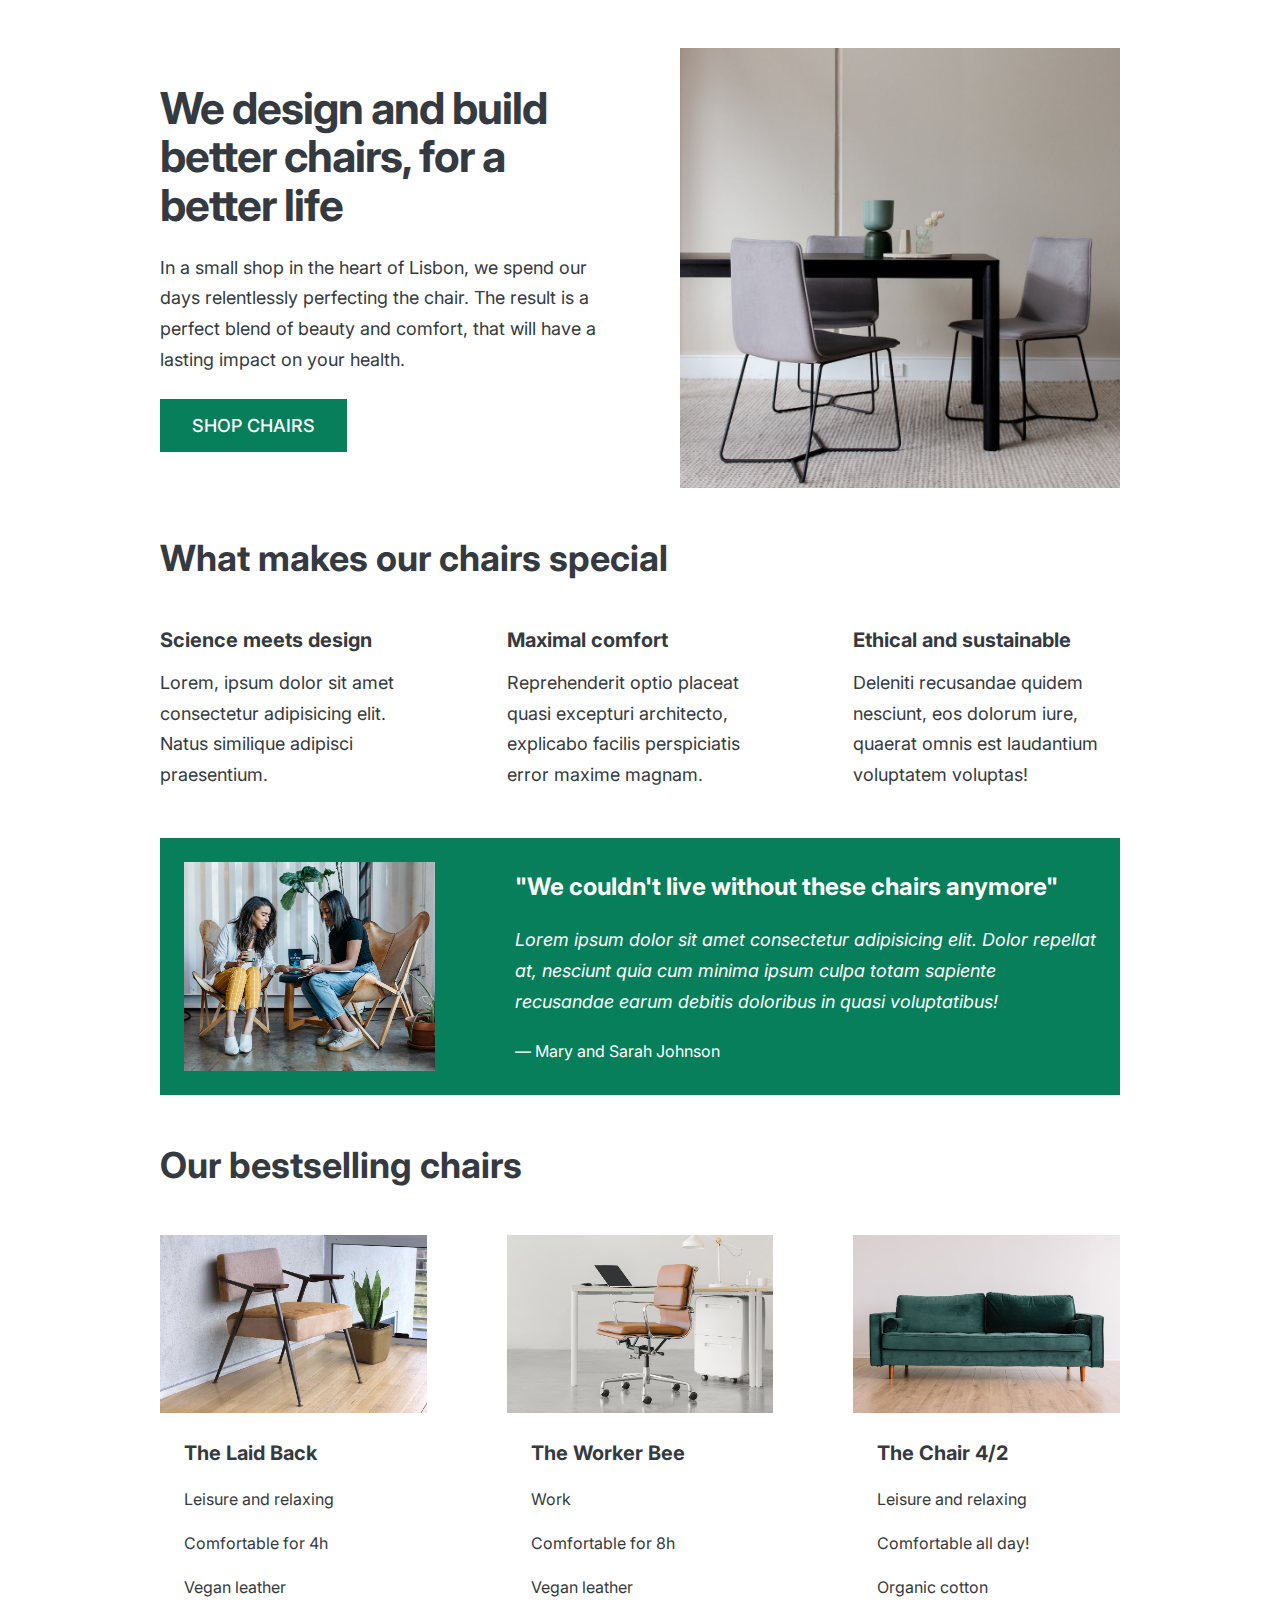
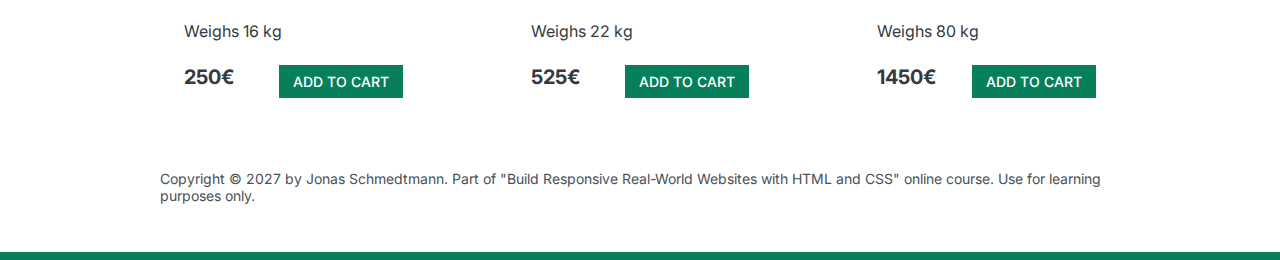
==== 05-Design/index.html @ bf30c4b7 "Design and adjust the space and text for Design" ====
<!DOCTYPE html>
<html lang="en">
  <head>
    <meta charset="UTF-8" />
    <meta http-equiv="X-UA-Compatible" content="IE=edge" />
    <meta name="viewport" content="width=device-width, initial-scale=1.0" />
    <link rel="preconnect" href="https://fonts.googleapis.com" />
    <link rel="preconnect" href="https://fonts.gstatic.com" crossorigin />
    <link
      href="https://fonts.googleapis.com/css2?family=Inter:wght@400;500;700&family=Roboto:wght@400;700&display=swap"
      rel="stylesheet"
    />
    <link rel="stylesheet" href="style.css" />
    <title>Lisbon Chair Shop</title>
  </head>
  <body>
    <div class="container">
      <header>
        <div class="header-text-box">
          <h1>We design and build better chairs, for a better life</h1>
          <p class="header-text">
            In a small shop in the heart of Lisbon, we spend our days
            relentlessly perfecting the chair. The result is a perfect blend of
            beauty and comfort, that will have a lasting impact on your health.
          </p>
          <a class="btn btn--big" href="#">Shop chairs</a>
        </div>
        <img src="hero.jpg" alt="Photo" />
      </header>

      <section>
        <h2>What makes our chairs special</h2>
        <div class="grid-3-cols">
          <div>
            <p class="features-title"><strong>Science meets design</strong></p>
            <p class="features-text">
              Lorem, ipsum dolor sit amet consectetur adipisicing elit. Natus
              similique adipisci praesentium.
            </p>
          </div>

          <div>
            <p class="features-title">
              <strong>Maximal comfort</strong>
            </p>
            <p class="features-text">
              Reprehenderit optio placeat quasi excepturi architecto, explicabo
              facilis perspiciatis error maxime magnam.
            </p>
          </div>

          <div>
            <p class="features-title">
              <strong>Ethical and sustainable</strong>
            </p>
            <p class="features-text">
              Deleniti recusandae quidem nesciunt, eos dolorum iure, quaerat
              omnis est laudantium voluptatem voluptas!
            </p>
          </div>
        </div>
      </section>

      <section class="testimonial-section">
        <div class="grid-3-cols">
          <img src="customers.jpg" alt="People sitting on chairs" />
          <div class="testimonial-box">
            <h2>"We couldn't live without these chairs anymore"</h2>
            <blockquote class="testimonial-text">
              Lorem ipsum dolor sit amet consectetur adipisicing elit. Dolor
              repellat at, nesciunt quia cum minima ipsum culpa totam sapiente
              recusandae earum debitis doloribus in quasi voluptatibus!
            </blockquote>
            <p class="testimonial-author">&mdash; Mary and Sarah Johnson</p>
          </div>
        </div>
      </section>

      <section>
        <h2>Our bestselling chairs</h2>
        <div class="grid-3-cols">
          <figure class="chair">
            <img src="chair-1.jpg" alt="Chair" />
            <div class="chair-box">
              <h3>The Laid Back</h3>
              <ul class="chair-details">
                <li>
                  <!-- Span is a generic INLINE text element, it doesn't have any meaning. It's like a div element, but inline -->
                  <span>Leisure and relaxing</span>
                </li>
                <li>
                  <span>Comfortable for 4h</span>
                </li>
                <li>
                  <span>Vegan leather</span>
                </li>
                <li>
                  <span>Weighs 16 kg</span>
                </li>
              </ul>
              <div class="chair-price">
                <strong>250€</strong>
                <a href="#" class="btn btn--small">Add to cart</a>
              </div>
            </div>
          </figure>

          <figure class="chair">
            <img src="chair-2.jpg" alt="Chair" />
            <div class="chair-box">
              <h3>The Worker Bee</h3>
              <ul class="chair-details">
                <li>
                  <span>Work</span>
                </li>
                <li>
                  <span>Comfortable for 8h</span>
                </li>
                <li>
                  <span>Vegan leather</span>
                </li>
                <li>
                  <span>Weighs 22 kg</span>
                </li>
              </ul>
              <div class="chair-price">
                <strong>525€</strong>
                <a href="#" class="btn btn--small">Add to cart</a>
              </div>
            </div>
          </figure>

          <figure class="chair">
            <img src="chair-3.jpg" alt="Chair" />
            <div class="chair-box">
              <h3>The Chair 4/2</h3>
              <ul class="chair-details">
                <li>
                  <span>Leisure and relaxing</span>
                </li>
                <li>
                  <span>Comfortable all day!</span>
                </li>
                <li>
                  <span>Organic cotton</span>
                </li>
                <li>
                  <span>Weighs 80 kg</span>
                </li>
              </ul>
              <div class="chair-price">
                <strong>1450€</strong>
                <a href="#" class="btn btn--small">Add to cart</a>
              </div>
            </div>
          </figure>
        </div>
      </section>

      <footer>
        Copyright &copy; 2027 by Jonas Schmedtmann. Part of "Build Responsive
        Real-World Websites with HTML and CSS" online course. Use for learning
        purposes only.
      </footer>
    </div>
  </body>
</html>
---- 05-Design/style.css ----
/*
SPACING SYSTEM (px)
2 / 4 / 8 / 12 / 16 / 24 / 32 / 48 / 64 / 80 / 96 / 128

FONT SIZE SYSTEM (px)
10 / 12 / 14 / 16 / 18 / 20 / 24 / 30 / 36 / 44 / 52 / 62 / 74 / 86 / 98
*/

* {
  margin: 0;
  padding: 0;
  box-sizing: border-box;
}

/* ------------------------ */
/* GENERAL STYLES */
/* ------------------------ */
body {
  font-family: "Inter", sans-serif;
  color: #343a40;
  border-bottom: 8px solid #087f5b;
}

.container {
  width: 960px;
  margin: 0 auto;
}

header,
section {
  margin-bottom: 48px;
}

h2 {
  margin-bottom: 48px;
  font-size: 36px;
  letter-spacing: -0.5;
}

.grid-3-cols {
  display: grid;
  grid-template-columns: repeat(3, 1fr);
  column-gap: 80px;
}
.btn:link,
.btn:visited {
  background-color: #087f5b;
  color: #fff;
  text-decoration: none;
  text-transform: uppercase;
  font-weight: 500;

  display: inline-block;
}
.btn:hover,
.btn:active {
  background-color: #099268;
}
.btn--big {
  font-size: 18px;
  padding: 16px 32px;
}
.btn--small {
  font-size: 14px;
  padding: 8px 14px;
}
/* ------------------------ */
/* COMPONENT STYLES */
/* ------------------------ */

/* HEADER */
header {
  display: grid;
  grid-template-columns: repeat(2, 1fr);
  column-gap: 80px;
  margin-top: 48px;
}

.header-text-box {
  align-self: center;
}

h1 {
  margin-bottom: 24px;
  font-size: 44px;
  line-height: 1.1;
  letter-spacing: -1px;
}

.header-text {
  margin-bottom: 24px;
  font-size: 18px;
  line-height: 1.7;
}

img {
  width: 100%;
}

/* FEATURES */
.features-icon {
}

.features-title {
  margin-bottom: 16px;
  font-size: 20px;
}

.features-text {
  font-size: 18px;
  line-height: 1.7;
}

/* TESTIMONIAL */
.testimonial-section {
  background-color: #087f5b;
  color: #fff;
  padding: 24px;
}

.testimonial-box {
  grid-column: 2 / -1;
  align-self: center;
}

.testimonial-box h2 {
  margin-bottom: 24px;
  font-size: 24px;
}

.testimonial-text {
  font-style: italic;
  margin-bottom: 24px;
  font-size: 18px;
  line-height: 1.7;
}

/* CHAIRS */
.chair-box {
  padding: 24px;
}

h3 {
  margin-bottom: 24px;
  font-size: 20px;
}

.chair-details {
  list-style: none;
  margin-bottom: 24px;
}

.chair-details li {
  display: flex;
  align-items: center;
  gap: 12px;
  margin-bottom: 24px;
}

.chair-details li:last-child {
  margin-bottom: 0;
}

.chair-icon {
}

.chair-price {
  display: flex;
  justify-content: space-between;
  font-size: 20px;
}

footer {
  margin-bottom: 48px;
  font-size: 14px;
  color: #495057;
}
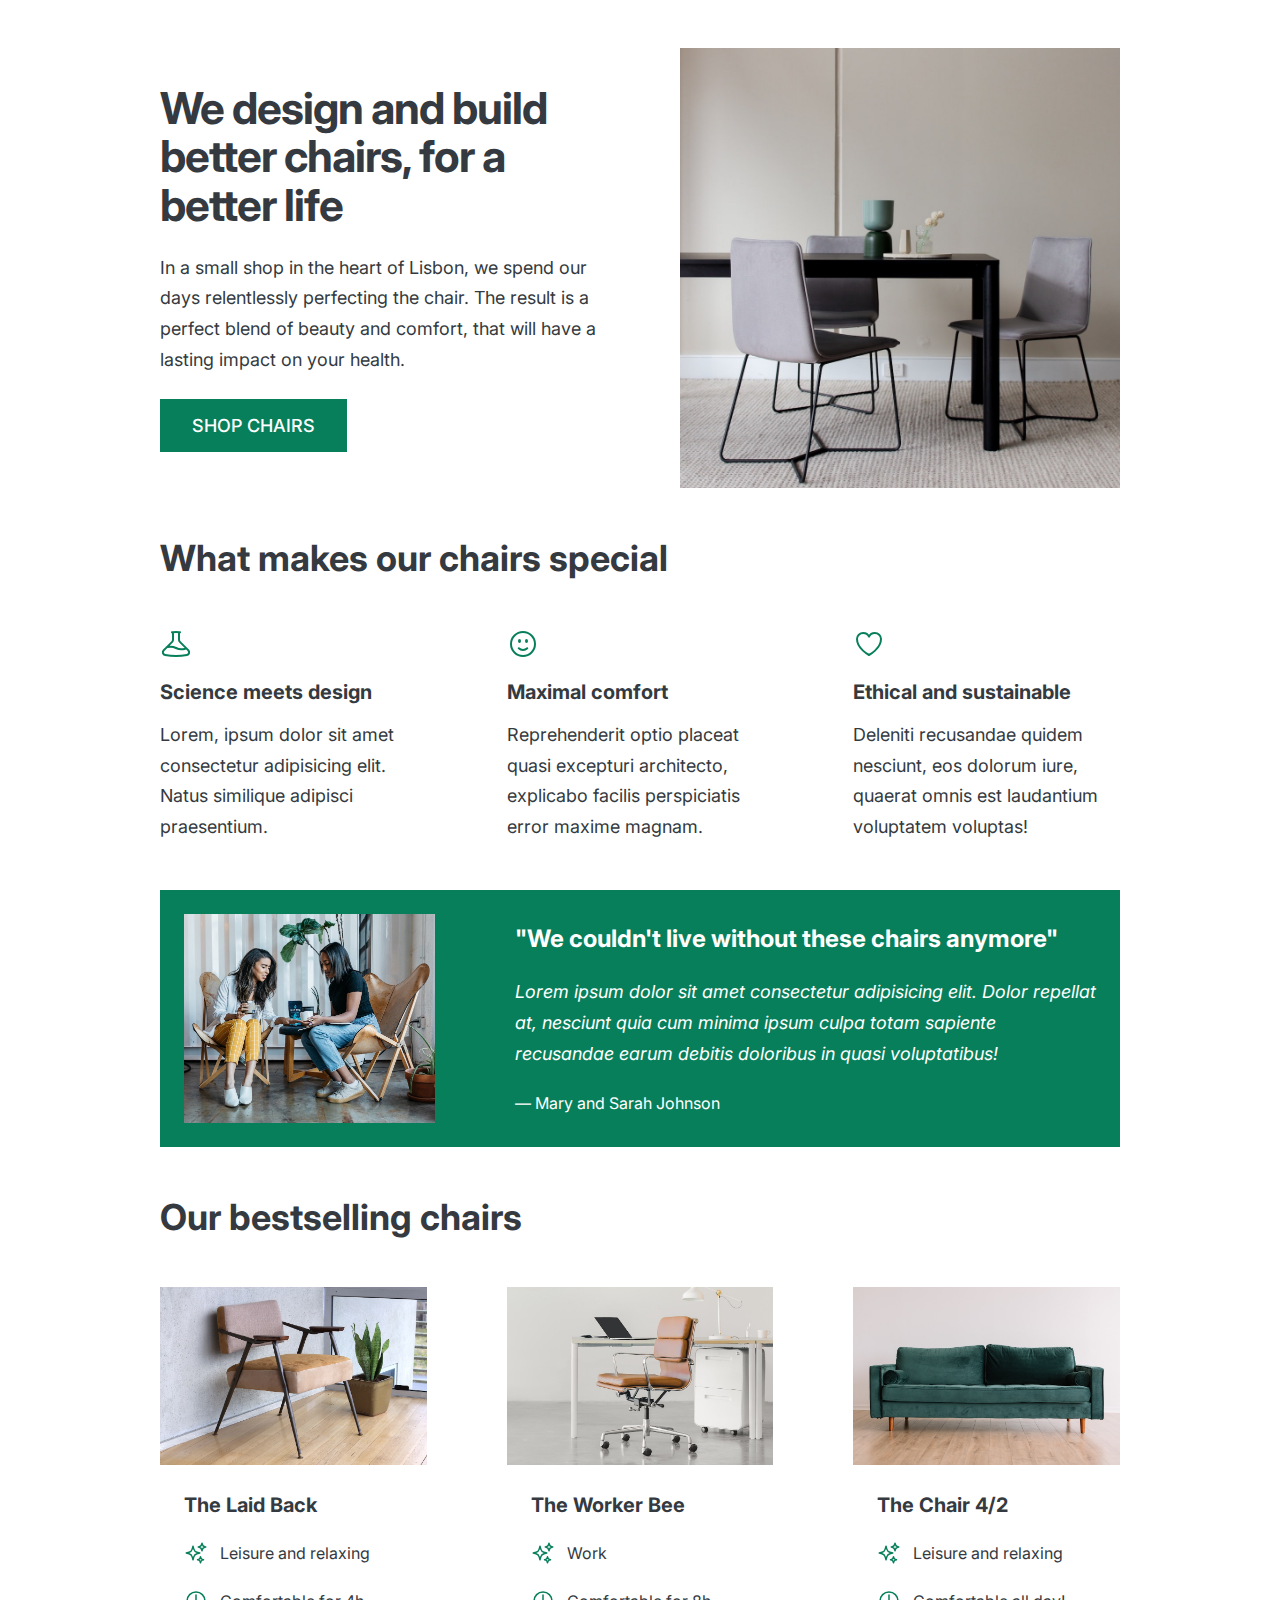
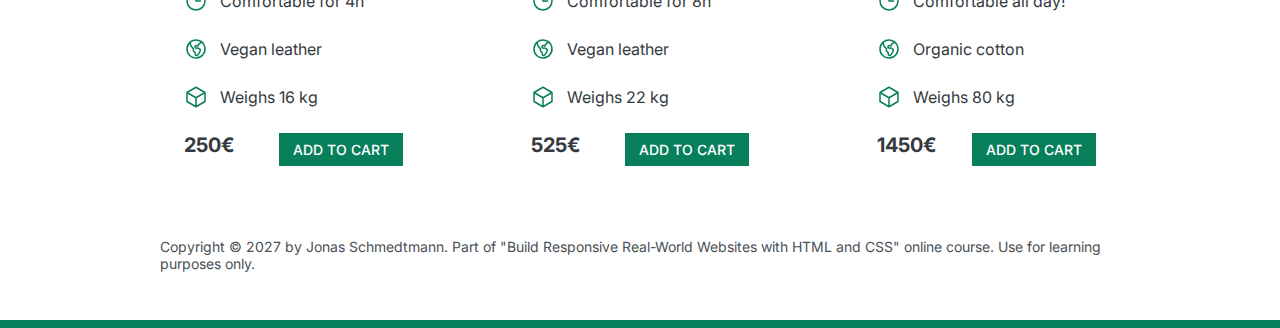
==== commit 426a2ce0: "add icons" ====
--- a/05-Design/index.html
+++ b/05-Design/index.html
@@ -32,6 +32,21 @@
         <h2>What makes our chairs special</h2>
         <div class="grid-3-cols">
           <div>
+            <svg
+              xmlns="http://www.w3.org/2000/svg"
+              fill="none"
+              viewBox="0 0 24 24"
+              stroke-width="1.5"
+              stroke="currentColor"
+              class="features-icon"
+            >
+              <path
+                stroke-linecap="round"
+                stroke-linejoin="round"
+                d="M9.75 3.104v5.714a2.25 2.25 0 01-.659 1.591L5 14.5M9.75 3.104c-.251.023-.501.05-.75.082m.75-.082a24.301 24.301 0 014.5 0m0 0v5.714c0 .597.237 1.17.659 1.591L19.8 15.3M14.25 3.104c.251.023.501.05.75.082M19.8 15.3l-1.57.393A9.065 9.065 0 0112 15a9.065 9.065 0 00-6.23-.693L5 14.5m14.8.8l1.402 1.402c1.232 1.232.65 3.318-1.067 3.611A48.309 48.309 0 0112 21c-2.773 0-5.491-.235-8.135-.687-1.718-.293-2.3-2.379-1.067-3.61L5 14.5"
+              />
+            </svg>
+
             <p class="features-title"><strong>Science meets design</strong></p>
             <p class="features-text">
               Lorem, ipsum dolor sit amet consectetur adipisicing elit. Natus
@@ -40,6 +55,21 @@
           </div>
 
           <div>
+            <svg
+              xmlns="http://www.w3.org/2000/svg"
+              fill="none"
+              viewBox="0 0 24 24"
+              stroke-width="1.5"
+              stroke="currentColor"
+              class="features-icon"
+            >
+              <path
+                stroke-linecap="round"
+                stroke-linejoin="round"
+                d="M15.182 15.182a4.5 4.5 0 01-6.364 0M21 12a9 9 0 11-18 0 9 9 0 0118 0zM9.75 9.75c0 .414-.168.75-.375.75S9 10.164 9 9.75 9.168 9 9.375 9s.375.336.375.75zm-.375 0h.008v.015h-.008V9.75zm5.625 0c0 .414-.168.75-.375.75s-.375-.336-.375-.75.168-.75.375-.75.375.336.375.75zm-.375 0h.008v.015h-.008V9.75z"
+              />
+            </svg>
+
             <p class="features-title">
               <strong>Maximal comfort</strong>
             </p>
@@ -50,6 +80,21 @@
           </div>
 
           <div>
+            <svg
+              xmlns="http://www.w3.org/2000/svg"
+              fill="none"
+              viewBox="0 0 24 24"
+              stroke-width="1.5"
+              stroke="currentColor"
+              class="features-icon"
+            >
+              <path
+                stroke-linecap="round"
+                stroke-linejoin="round"
+                d="M21 8.25c0-2.485-2.099-4.5-4.688-4.5-1.935 0-3.597 1.126-4.312 2.733-.715-1.607-2.377-2.733-4.313-2.733C5.1 3.75 3 5.765 3 8.25c0 7.22 9 12 9 12s9-4.78 9-12z"
+              />
+            </svg>
+
             <p class="features-title">
               <strong>Ethical and sustainable</strong>
             </p>
@@ -86,15 +131,73 @@
               <ul class="chair-details">
                 <li>
                   <!-- Span is a generic INLINE text element, it doesn't have any meaning. It's like a div element, but inline -->
+                  <svg
+                    xmlns="http://www.w3.org/2000/svg"
+                    fill="none"
+                    viewBox="0 0 24 24"
+                    stroke-width="1.5"
+                    stroke="currentColor"
+                    class="chair-icon"
+                  >
+                    <path
+                      stroke-linecap="round"
+                      stroke-linejoin="round"
+                      d="M9.813 15.904L9 18.75l-.813-2.846a4.5 4.5 0 00-3.09-3.09L2.25 12l2.846-.813a4.5 4.5 0 003.09-3.09L9 5.25l.813 2.846a4.5 4.5 0 003.09 3.09L15.75 12l-2.846.813a4.5 4.5 0 00-3.09 3.09zM18.259 8.715L18 9.75l-.259-1.035a3.375 3.375 0 00-2.455-2.456L14.25 6l1.036-.259a3.375 3.375 0 002.455-2.456L18 2.25l.259 1.035a3.375 3.375 0 002.456 2.456L21.75 6l-1.035.259a3.375 3.375 0 00-2.456 2.456zM16.894 20.567L16.5 21.75l-.394-1.183a2.25 2.25 0 00-1.423-1.423L13.5 18.75l1.183-.394a2.25 2.25 0 001.423-1.423l.394-1.183.394 1.183a2.25 2.25 0 001.423 1.423l1.183.394-1.183.394a2.25 2.25 0 00-1.423 1.423z"
+                    />
+                  </svg>
                   <span>Leisure and relaxing</span>
                 </li>
                 <li>
+                  <svg
+                    xmlns="http://www.w3.org/2000/svg"
+                    fill="none"
+                    viewBox="0 0 24 24"
+                    stroke-width="1.5"
+                    stroke="currentColor"
+                    class="chair-icon"
+                  >
+                    <path
+                      stroke-linecap="round"
+                      stroke-linejoin="round"
+                      d="M12 6v6h4.5m4.5 0a9 9 0 11-18 0 9 9 0 0118 0z"
+                    />
+                  </svg>
+
                   <span>Comfortable for 4h</span>
                 </li>
                 <li>
+                  <svg
+                    xmlns="http://www.w3.org/2000/svg"
+                    fill="none"
+                    viewBox="0 0 24 24"
+                    stroke-width="1.5"
+                    stroke="currentColor"
+                    class="chair-icon"
+                  >
+                    <path
+                      stroke-linecap="round"
+                      stroke-linejoin="round"
+                      d="M6.115 5.19l.319 1.913A6 6 0 008.11 10.36L9.75 12l-.387.775c-.217.433-.132.956.21 1.298l1.348 1.348c.21.21.329.497.329.795v1.089c0 .426.24.815.622 1.006l.153.076c.433.217.956.132 1.298-.21l.723-.723a8.7 8.7 0 002.288-4.042 1.087 1.087 0 00-.358-1.099l-1.33-1.108c-.251-.21-.582-.299-.905-.245l-1.17.195a1.125 1.125 0 01-.98-.314l-.295-.295a1.125 1.125 0 010-1.591l.13-.132a1.125 1.125 0 011.3-.21l.603.302a.809.809 0 001.086-1.086L14.25 7.5l1.256-.837a4.5 4.5 0 001.528-1.732l.146-.292M6.115 5.19A9 9 0 1017.18 4.64M6.115 5.19A8.965 8.965 0 0112 3c1.929 0 3.716.607 5.18 1.64"
+                    />
+                  </svg>
                   <span>Vegan leather</span>
                 </li>
                 <li>
+                  <svg
+                    xmlns="http://www.w3.org/2000/svg"
+                    fill="none"
+                    viewBox="0 0 24 24"
+                    stroke-width="1.5"
+                    stroke="currentColor"
+                    class="chair-icon"
+                  >
+                    <path
+                      stroke-linecap="round"
+                      stroke-linejoin="round"
+                      d="M21 7.5l-9-5.25L3 7.5m18 0l-9 5.25m9-5.25v9l-9 5.25M3 7.5l9 5.25M3 7.5v9l9 5.25m0-9v9"
+                    />
+                  </svg>
+
                   <span>Weighs 16 kg</span>
                 </li>
               </ul>
@@ -111,15 +214,71 @@
               <h3>The Worker Bee</h3>
               <ul class="chair-details">
                 <li>
+                  <svg
+                    xmlns="http://www.w3.org/2000/svg"
+                    fill="none"
+                    viewBox="0 0 24 24"
+                    stroke-width="1.5"
+                    stroke="currentColor"
+                    class="chair-icon"
+                  >
+                    <path
+                      stroke-linecap="round"
+                      stroke-linejoin="round"
+                      d="M9.813 15.904L9 18.75l-.813-2.846a4.5 4.5 0 00-3.09-3.09L2.25 12l2.846-.813a4.5 4.5 0 003.09-3.09L9 5.25l.813 2.846a4.5 4.5 0 003.09 3.09L15.75 12l-2.846.813a4.5 4.5 0 00-3.09 3.09zM18.259 8.715L18 9.75l-.259-1.035a3.375 3.375 0 00-2.455-2.456L14.25 6l1.036-.259a3.375 3.375 0 002.455-2.456L18 2.25l.259 1.035a3.375 3.375 0 002.456 2.456L21.75 6l-1.035.259a3.375 3.375 0 00-2.456 2.456zM16.894 20.567L16.5 21.75l-.394-1.183a2.25 2.25 0 00-1.423-1.423L13.5 18.75l1.183-.394a2.25 2.25 0 001.423-1.423l.394-1.183.394 1.183a2.25 2.25 0 001.423 1.423l1.183.394-1.183.394a2.25 2.25 0 00-1.423 1.423z"
+                    />
+                  </svg>
                   <span>Work</span>
                 </li>
                 <li>
+                  <svg
+                    xmlns="http://www.w3.org/2000/svg"
+                    fill="none"
+                    viewBox="0 0 24 24"
+                    stroke-width="1.5"
+                    stroke="currentColor"
+                    class="chair-icon"
+                  >
+                    <path
+                      stroke-linecap="round"
+                      stroke-linejoin="round"
+                      d="M12 6v6h4.5m4.5 0a9 9 0 11-18 0 9 9 0 0118 0z"
+                    />
+                  </svg>
                   <span>Comfortable for 8h</span>
                 </li>
                 <li>
+                  <svg
+                    xmlns="http://www.w3.org/2000/svg"
+                    fill="none"
+                    viewBox="0 0 24 24"
+                    stroke-width="1.5"
+                    stroke="currentColor"
+                    class="chair-icon"
+                  >
+                    <path
+                      stroke-linecap="round"
+                      stroke-linejoin="round"
+                      d="M6.115 5.19l.319 1.913A6 6 0 008.11 10.36L9.75 12l-.387.775c-.217.433-.132.956.21 1.298l1.348 1.348c.21.21.329.497.329.795v1.089c0 .426.24.815.622 1.006l.153.076c.433.217.956.132 1.298-.21l.723-.723a8.7 8.7 0 002.288-4.042 1.087 1.087 0 00-.358-1.099l-1.33-1.108c-.251-.21-.582-.299-.905-.245l-1.17.195a1.125 1.125 0 01-.98-.314l-.295-.295a1.125 1.125 0 010-1.591l.13-.132a1.125 1.125 0 011.3-.21l.603.302a.809.809 0 001.086-1.086L14.25 7.5l1.256-.837a4.5 4.5 0 001.528-1.732l.146-.292M6.115 5.19A9 9 0 1017.18 4.64M6.115 5.19A8.965 8.965 0 0112 3c1.929 0 3.716.607 5.18 1.64"
+                    />
+                  </svg>
                   <span>Vegan leather</span>
                 </li>
                 <li>
+                  <svg
+                    xmlns="http://www.w3.org/2000/svg"
+                    fill="none"
+                    viewBox="0 0 24 24"
+                    stroke-width="1.5"
+                    stroke="currentColor"
+                    class="chair-icon"
+                  >
+                    <path
+                      stroke-linecap="round"
+                      stroke-linejoin="round"
+                      d="M21 7.5l-9-5.25L3 7.5m18 0l-9 5.25m9-5.25v9l-9 5.25M3 7.5l9 5.25M3 7.5v9l9 5.25m0-9v9"
+                    />
+                  </svg>
                   <span>Weighs 22 kg</span>
                 </li>
               </ul>
@@ -136,15 +295,71 @@
               <h3>The Chair 4/2</h3>
               <ul class="chair-details">
                 <li>
+                  <svg
+                    xmlns="http://www.w3.org/2000/svg"
+                    fill="none"
+                    viewBox="0 0 24 24"
+                    stroke-width="1.5"
+                    stroke="currentColor"
+                    class="chair-icon"
+                  >
+                    <path
+                      stroke-linecap="round"
+                      stroke-linejoin="round"
+                      d="M9.813 15.904L9 18.75l-.813-2.846a4.5 4.5 0 00-3.09-3.09L2.25 12l2.846-.813a4.5 4.5 0 003.09-3.09L9 5.25l.813 2.846a4.5 4.5 0 003.09 3.09L15.75 12l-2.846.813a4.5 4.5 0 00-3.09 3.09zM18.259 8.715L18 9.75l-.259-1.035a3.375 3.375 0 00-2.455-2.456L14.25 6l1.036-.259a3.375 3.375 0 002.455-2.456L18 2.25l.259 1.035a3.375 3.375 0 002.456 2.456L21.75 6l-1.035.259a3.375 3.375 0 00-2.456 2.456zM16.894 20.567L16.5 21.75l-.394-1.183a2.25 2.25 0 00-1.423-1.423L13.5 18.75l1.183-.394a2.25 2.25 0 001.423-1.423l.394-1.183.394 1.183a2.25 2.25 0 001.423 1.423l1.183.394-1.183.394a2.25 2.25 0 00-1.423 1.423z"
+                    />
+                  </svg>
                   <span>Leisure and relaxing</span>
                 </li>
                 <li>
+                  <svg
+                    xmlns="http://www.w3.org/2000/svg"
+                    fill="none"
+                    viewBox="0 0 24 24"
+                    stroke-width="1.5"
+                    stroke="currentColor"
+                    class="chair-icon"
+                  >
+                    <path
+                      stroke-linecap="round"
+                      stroke-linejoin="round"
+                      d="M12 6v6h4.5m4.5 0a9 9 0 11-18 0 9 9 0 0118 0z"
+                    />
+                  </svg>
                   <span>Comfortable all day!</span>
                 </li>
                 <li>
+                  <svg
+                    xmlns="http://www.w3.org/2000/svg"
+                    fill="none"
+                    viewBox="0 0 24 24"
+                    stroke-width="1.5"
+                    stroke="currentColor"
+                    class="chair-icon"
+                  >
+                    <path
+                      stroke-linecap="round"
+                      stroke-linejoin="round"
+                      d="M6.115 5.19l.319 1.913A6 6 0 008.11 10.36L9.75 12l-.387.775c-.217.433-.132.956.21 1.298l1.348 1.348c.21.21.329.497.329.795v1.089c0 .426.24.815.622 1.006l.153.076c.433.217.956.132 1.298-.21l.723-.723a8.7 8.7 0 002.288-4.042 1.087 1.087 0 00-.358-1.099l-1.33-1.108c-.251-.21-.582-.299-.905-.245l-1.17.195a1.125 1.125 0 01-.98-.314l-.295-.295a1.125 1.125 0 010-1.591l.13-.132a1.125 1.125 0 011.3-.21l.603.302a.809.809 0 001.086-1.086L14.25 7.5l1.256-.837a4.5 4.5 0 001.528-1.732l.146-.292M6.115 5.19A9 9 0 1017.18 4.64M6.115 5.19A8.965 8.965 0 0112 3c1.929 0 3.716.607 5.18 1.64"
+                    />
+                  </svg>
                   <span>Organic cotton</span>
                 </li>
                 <li>
+                  <svg
+                    xmlns="http://www.w3.org/2000/svg"
+                    fill="none"
+                    viewBox="0 0 24 24"
+                    stroke-width="1.5"
+                    stroke="currentColor"
+                    class="chair-icon"
+                  >
+                    <path
+                      stroke-linecap="round"
+                      stroke-linejoin="round"
+                      d="M21 7.5l-9-5.25L3 7.5m18 0l-9 5.25m9-5.25v9l-9 5.25M3 7.5l9 5.25M3 7.5v9l9 5.25m0-9v9"
+                    />
+                  </svg>
                   <span>Weighs 80 kg</span>
                 </li>
               </ul>
--- a/05-Design/style.css
+++ b/05-Design/style.css
@@ -99,6 +99,10 @@
 
 /* FEATURES */
 .features-icon {
+  stroke: #087f5b;
+  width: 32px;
+  height: 32px;
+  margin-bottom: 16px;
 }
 
 .features-title {
@@ -162,6 +166,9 @@
 }
 
 .chair-icon {
+  stroke: #087f5b;
+  width: 24px;
+  height: 24px;
 }
 
 .chair-price {
